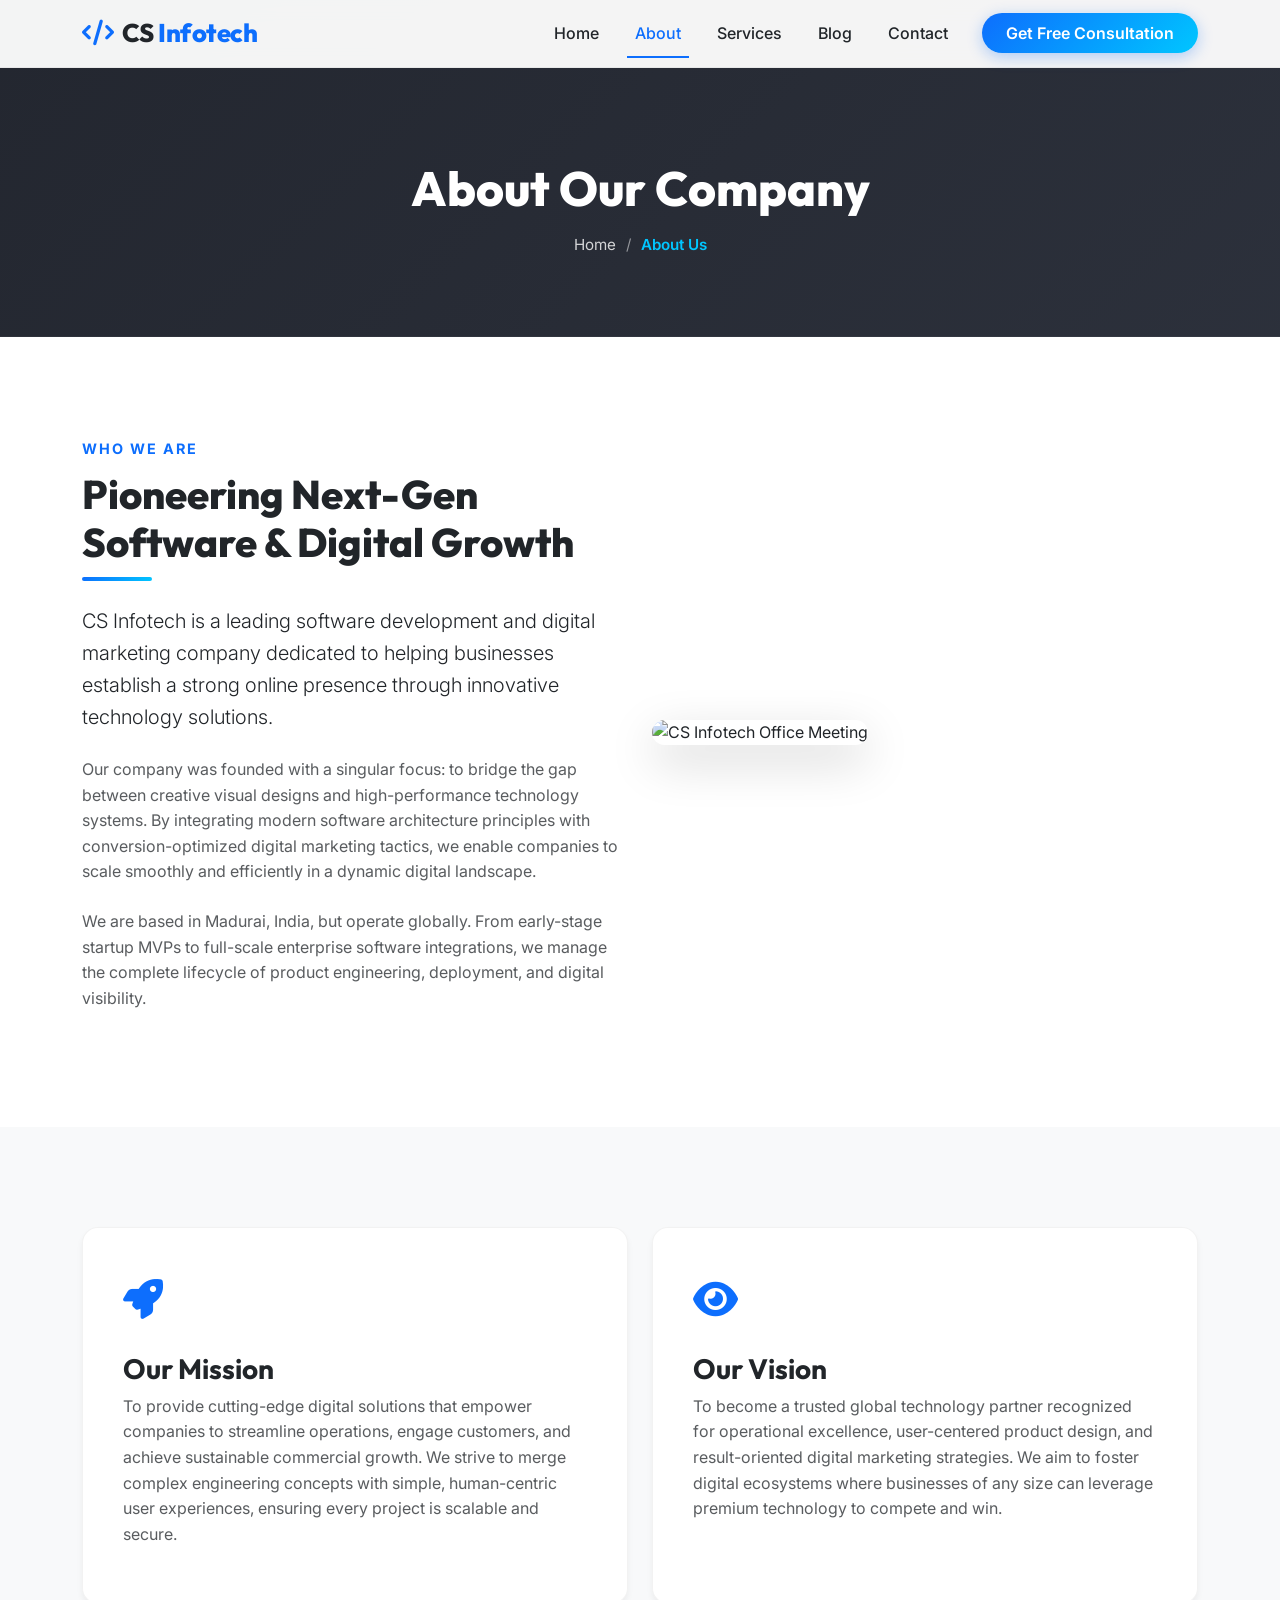
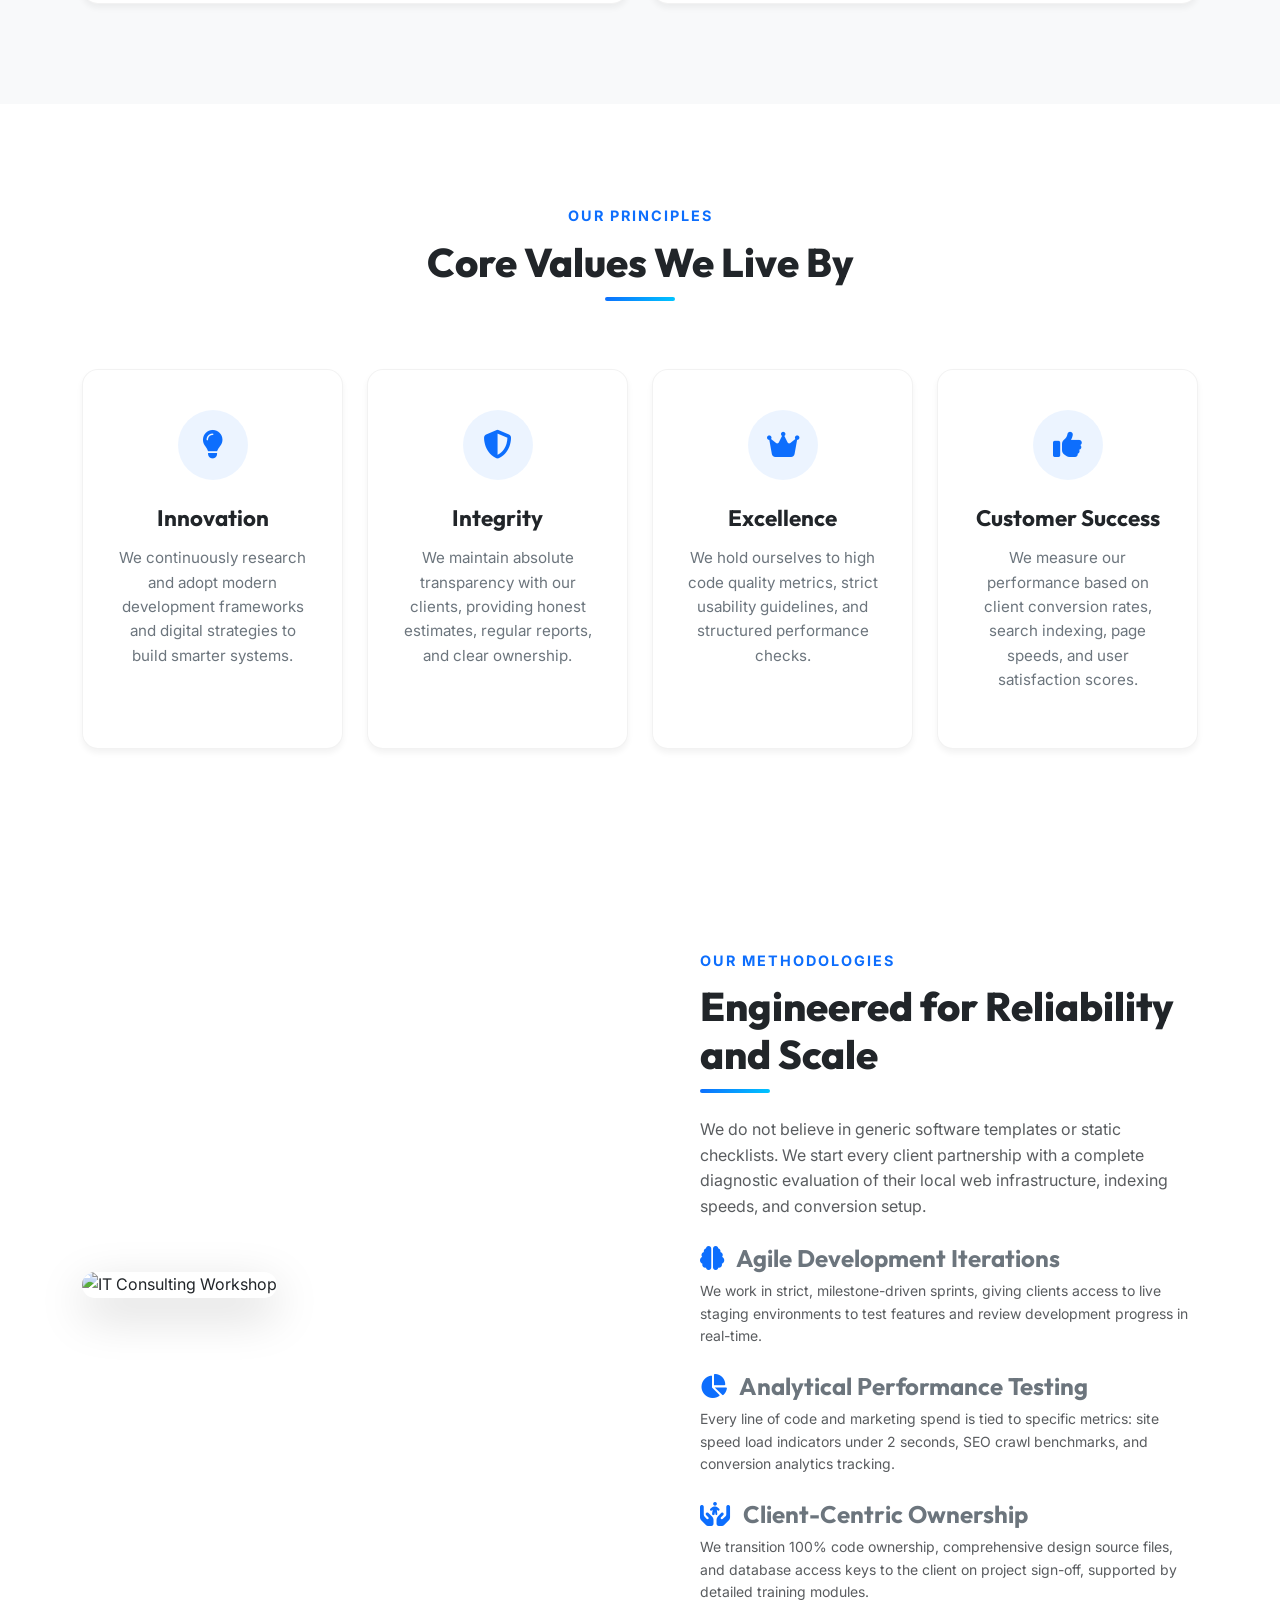
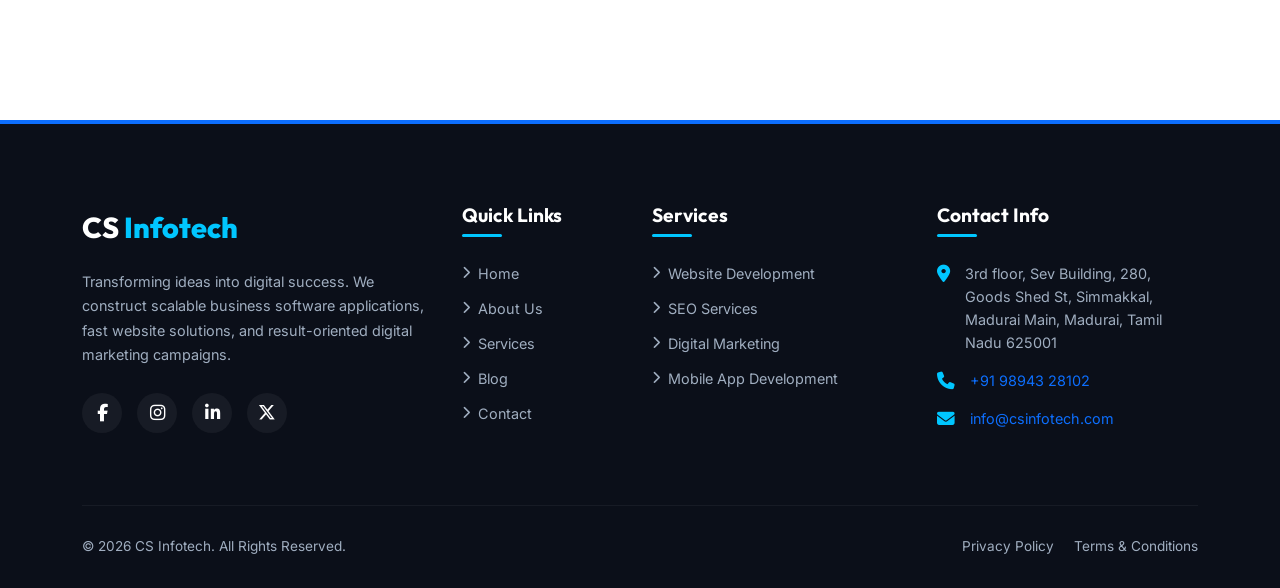
==== about.html @ 74f3cef3 "first commit" ====
<!DOCTYPE html>
<html lang="en">
<head>
  <meta charset="UTF-8">
  <meta name="viewport" content="width=device-width, initial-scale=1.0">
  <!-- SEO Meta Tags -->
  <title>About Us | CS Infotech</title>
  <meta name="description" content="Learn about CS Infotech's mission, vision, core values, and meet our team of expert developers and digital marketers who drive digital success.">
  <meta name="keywords" content="About CS Infotech, Software Company Team, Mission, Vision, Tech Leadership, Madurai Company">
  <meta name="author" content="CS Infotech">
  
  <!-- Favicon -->
  <link rel="icon" type="image/x-icon" href="https://cdn-icons-png.flaticon.com/512/2010/2010990.png">
  
  <!-- Google Fonts -->
  <link rel="preconnect" href="https://fonts.googleapis.com">
  <link rel="preconnect" href="https://fonts.gstatic.com" crossorigin>
  
  <!-- Bootstrap 5 CSS -->
  <link href="https://cdn.jsdelivr.net/npm/bootstrap@5.3.3/dist/css/bootstrap.min.css" rel="stylesheet" integrity="sha384-QWTKZyjpPEjISv5WaRU9OFeRpok6YctnYmDr5pNlyT2bRjXh0JMhjY6hW+ALEwIH" crossorigin="anonymous">
  
  <!-- Font Awesome Icons -->
  <link rel="stylesheet" href="https://cdnjs.cloudflare.com/ajax/libs/font-awesome/6.6.0/css/all.min.css" crossorigin="anonymous" referrerpolicy="no-referrer" />
  
  <!-- AOS (Animate on Scroll) CSS -->
  <link href="https://unpkg.com/aos@2.3.1/dist/aos.css" rel="stylesheet">
  
  <!-- Custom Styles -->
  <link rel="stylesheet" href="css/style.css">
</head>
<body>

  <!-- ==================== HEADER / NAVBAR ==================== -->
  <header>
    <nav class="navbar navbar-expand-lg fixed-top navbar-custom">
      <div class="container">
        <a class="navbar-brand navbar-brand-custom" href="index.html">
          <i class="fa-solid fa-code text-primary me-2"></i>CS <span>Infotech</span>
        </a>
        <button class="navbar-toggler" type="button" data-bs-toggle="collapse" data-bs-target="#mainNavbar" aria-controls="mainNavbar" aria-expanded="false" aria-label="Toggle navigation">
          <span class="navbar-toggler-icon"></span>
        </button>
        <div class="collapse navbar-collapse" id="mainNavbar">
          <ul class="navbar-nav ms-auto mb-2 mb-lg-0 align-items-lg-center">
            <li class="nav-item">
              <a class="nav-link nav-link-custom" href="index.html">Home</a>
            </li>
            <li class="nav-item">
              <a class="nav-link nav-link-custom active" href="about.html">About</a>
            </li>
            <li class="nav-item">
              <a class="nav-link nav-link-custom" href="services.html">Services</a>
            </li>
            <li class="nav-item">
              <a class="nav-link nav-link-custom" href="blog.html">Blog</a>
            </li>
            <li class="nav-item">
              <a class="nav-link nav-link-custom" href="contact.html">Contact</a>
            </li>
            <li class="nav-item ms-lg-3 mt-3 mt-lg-0">
              <a class="btn btn-gradient px-4 py-2" href="https://wa.me/919894328102" target="_blank">Get Free Consultation</a>
            </li>
          </ul>
        </div>
      </div>
    </nav>
  </header>

  <!-- ==================== PAGE HEADER BANNER ==================== -->
  <section class="page-header-banner about-banner">
    <div class="container">
      <div class="row">
        <div class="col-12 text-center">
          <h1 class="page-header-title">About Our Company</h1>
          <ul class="breadcrumb-custom justify-content-center">
            <li><a href="index.html">Home</a></li>
            <li class="active">About Us</li>
          </ul>
        </div>
      </div>
    </div>
  </section>

  <!-- ==================== COMPANY INTRODUCTION ==================== -->
  <section class="section-padding">
    <div class="container">
      <div class="row align-items-center">
        <div class="col-lg-6" data-aos="fade-right">
          <span class="section-subtitle">Who We Are</span>
          <h2 class="section-title text-start mb-4">Pioneering Next-Gen Software & Digital Growth</h2>
          <p class="lead text-dark mb-4">
            CS Infotech is a leading software development and digital marketing company dedicated to helping businesses establish a strong online presence through innovative technology solutions.
          </p>
          <p class="text-muted mb-4">
            Our company was founded with a singular focus: to bridge the gap between creative visual designs and high-performance technology systems. By integrating modern software architecture principles with conversion-optimized digital marketing tactics, we enable companies to scale smoothly and efficiently in a dynamic digital landscape.
          </p>
          <p class="text-muted">
            We are based in Madurai, India, but operate globally. From early-stage startup MVPs to full-scale enterprise software integrations, we manage the complete lifecycle of product engineering, deployment, and digital visibility.
          </p>
        </div>
        <div class="col-lg-6 mt-5 mt-lg-0" data-aos="fade-left">
          <div class="position-relative">
            <img src="https://images.unsplash.com/photo-1531538606174-0f90ff5dce83?q=80&w=800&auto=format&fit=crop" class="img-fluid rounded-4 shadow-lg" alt="CS Infotech Office Meeting">
          </div>
        </div>
      </div>
    </div>
  </section>

  <!-- ==================== MISSION & VISION ==================== -->
  <section class="section-padding bg-light-custom">
    <div class="container">
      <div class="row g-4">
        <!-- Mission -->
        <div class="col-md-6" data-aos="fade-up" data-aos-delay="100">
          <div class="mission-vision-card bg-white">
            <div class="mv-icon">
              <i class="fa-solid fa-rocket"></i>
            </div>
            <h3>Our Mission</h3>
            <p class="text-muted">
              To provide cutting-edge digital solutions that empower companies to streamline operations, engage customers, and achieve sustainable commercial growth. We strive to merge complex engineering concepts with simple, human-centric user experiences, ensuring every project is scalable and secure.
            </p>
          </div>
        </div>
        <!-- Vision -->
        <div class="col-md-6" data-aos="fade-up" data-aos-delay="200">
          <div class="mission-vision-card bg-white">
            <div class="mv-icon">
              <i class="fa-solid fa-eye"></i>
            </div>
            <h3>Our Vision</h3>
            <p class="text-muted">
              To become a trusted global technology partner recognized for operational excellence, user-centered product design, and result-oriented digital marketing strategies. We aim to foster digital ecosystems where businesses of any size can leverage premium technology to compete and win.
            </p>
          </div>
        </div>
      </div>
    </div>
  </section>

  <!-- ==================== CORE VALUES ==================== -->
  <section class="section-padding">
    <div class="container">
      <div class="section-title-container text-center" data-aos="fade-up">
        <span class="section-subtitle">Our Principles</span>
        <h2 class="section-title">Core Values We Live By</h2>
      </div>
      <div class="row g-4">
        <!-- Value 1: Innovation -->
        <div class="col-md-6 col-lg-3" data-aos="fade-up" data-aos-delay="100">
          <div class="card-custom text-center">
            <div class="card-icon-wrapper mx-auto">
              <i class="fa-solid fa-lightbulb"></i>
            </div>
            <h3 class="card-title-custom">Innovation</h3>
            <p class="card-text-custom">
              We continuously research and adopt modern development frameworks and digital strategies to build smarter systems.
            </p>
          </div>
        </div>
        <!-- Value 2: Integrity -->
        <div class="col-md-6 col-lg-3" data-aos="fade-up" data-aos-delay="200">
          <div class="card-custom text-center">
            <div class="card-icon-wrapper mx-auto">
              <i class="fa-solid fa-shield-halved"></i>
            </div>
            <h3 class="card-title-custom">Integrity</h3>
            <p class="card-text-custom">
              We maintain absolute transparency with our clients, providing honest estimates, regular reports, and clear ownership.
            </p>
          </div>
        </div>
        <!-- Value 3: Excellence -->
        <div class="col-md-6 col-lg-3" data-aos="fade-up" data-aos-delay="300">
          <div class="card-custom text-center">
            <div class="card-icon-wrapper mx-auto">
              <i class="fa-solid fa-crown"></i>
            </div>
            <h3 class="card-title-custom">Excellence</h3>
            <p class="card-text-custom">
              We hold ourselves to high code quality metrics, strict usability guidelines, and structured performance checks.
            </p>
          </div>
        </div>
        <!-- Value 4: Customer Success -->
        <div class="col-md-6 col-lg-3" data-aos="fade-up" data-aos-delay="400">
          <div class="card-custom text-center">
            <div class="card-icon-wrapper mx-auto">
              <i class="fa-solid fa-thumbs-up"></i>
            </div>
            <h3 class="card-title-custom">Customer Success</h3>
            <p class="card-text-custom">
              We measure our performance based on client conversion rates, search indexing, page speeds, and user satisfaction scores.
            </p>
          </div>
        </div>
      </div>
    </div>
  </section>

  <!-- ==================== TEAM SECTION 
  <section class="section-padding bg-light-custom">
    <div class="container">
      <div class="section-title-container text-center" data-aos="fade-up">
        <span class="section-subtitle">Our Experts</span>
        <h2 class="section-title">Meet the Leadership Team</h2>
      </div>
      <div class="row g-4">
       
        <div class="col-sm-6 col-lg-3" data-aos="fade-up" data-aos-delay="100">
          <div class="team-card">
            <div class="team-img-wrapper">
              <img src="https://images.unsplash.com/photo-1560250097-0b93528c311a?q=80&w=400&auto=format&fit=crop" alt="CEO CS Infotech">
              <div class="team-overlay">
                <div class="team-social-links">
                  <a href="https://linkedin.com" target="_blank" class="team-social-btn"><i class="fa-brands fa-linkedin-in"></i></a>
                  <a href="https://twitter.com" target="_blank" class="team-social-btn"><i class="fa-brands fa-x-twitter"></i></a>
                  <a href="mailto:ceo@csinfotech.com" class="team-social-btn"><i class="fa-solid fa-envelope"></i></a>
                </div>
              </div>
            </div>
            <div class="team-info">
              <h3 class="team-name">Chandrashekar R.</h3>
              <p class="team-role">CEO & Technical Founder</p>
            </div>
          </div>
        </div>
       
        <div class="col-sm-6 col-lg-3" data-aos="fade-up" data-aos-delay="200">
          <div class="team-card">
            <div class="team-img-wrapper">
              <img src="https://images.unsplash.com/photo-1573496359142-b8d87734a5a2?q=80&w=400&auto=format&fit=crop" alt="Project Manager">
              <div class="team-overlay">
                <div class="team-social-links">
                  <a href="https://linkedin.com" target="_blank" class="team-social-btn"><i class="fa-brands fa-linkedin-in"></i></a>
                  <a href="https://twitter.com" target="_blank" class="team-social-btn"><i class="fa-brands fa-x-twitter"></i></a>
                  <a href="mailto:pm@csinfotech.com" class="team-social-btn"><i class="fa-solid fa-envelope"></i></a>
                </div>
              </div>
            </div>
            <div class="team-info">
              <h3 class="team-name">Priyanka Sen</h3>
              <p class="team-role">Senior Project Manager</p>
            </div>
          </div>
        </div>
     
        <div class="col-sm-6 col-lg-3" data-aos="fade-up" data-aos-delay="300">
          <div class="team-card">
            <div class="team-img-wrapper">
              <img src="https://images.unsplash.com/photo-1519085360753-af0119f7cbe7?q=80&w=400&auto=format&fit=crop" alt="Lead Developer">
              <div class="team-overlay">
                <div class="team-social-links">
                  <a href="https://linkedin.com" target="_blank" class="team-social-btn"><i class="fa-brands fa-linkedin-in"></i></a>
                  <a href="https://github.com" target="_blank" class="team-social-btn"><i class="fa-brands fa-github"></i></a>
                  <a href="mailto:dev@csinfotech.com" class="team-social-btn"><i class="fa-solid fa-envelope"></i></a>
                </div>
              </div>
            </div>
            <div class="team-info">
              <h3 class="team-name">Vikram Aditya</h3>
              <p class="team-role">Lead Full-Stack Developer</p>
            </div>
          </div>
        </div>
      
        <div class="col-sm-6 col-lg-3" data-aos="fade-up" data-aos-delay="400">
          <div class="team-card">
            <div class="team-img-wrapper">
              <img src="https://images.unsplash.com/photo-1580489944761-15a19d654956?q=80&w=400&auto=format&fit=crop" alt="Marketing Specialist">
              <div class="team-overlay">
                <div class="team-social-links">
                  <a href="https://linkedin.com" target="_blank" class="team-social-btn"><i class="fa-brands fa-linkedin-in"></i></a>
                  <a href="https://instagram.com" target="_blank" class="team-social-btn"><i class="fa-brands fa-instagram"></i></a>
                  <a href="mailto:marketing@csinfotech.com" class="team-social-btn"><i class="fa-solid fa-envelope"></i></a>
                </div>
              </div>
            </div>
            <div class="team-info">
              <h3 class="team-name">Anjali Sharma</h3>
              <p class="team-role">Digital Marketing Specialist</p>
            </div>
          </div>
        </div>
      </div>
    </div>
  </section>  ---->

  <!-- ==================== WHY CS INFOTECH DETAILED ==================== -->
  <section class="section-padding">
    <div class="container">
      <div class="row align-items-center">
        <div class="col-lg-6" data-aos="fade-right">
          <div class="position-relative">
            <img src="https://images.unsplash.com/photo-1516321318423-f06f85e504b3?q=80&w=800&auto=format&fit=crop" class="img-fluid rounded-4 shadow-lg" alt="IT Consulting Workshop">
          </div>
        </div>
        <div class="col-lg-6 mt-5 mt-lg-0" data-aos="fade-left">
          <div class="ps-lg-5">
            <span class="section-subtitle">Our Methodologies</span>
            <h2 class="section-title text-start mb-4">Engineered for Reliability and Scale</h2>
            <p class="text-muted mb-4">
              We do not believe in generic software templates or static checklists. We start every client partnership with a complete diagnostic evaluation of their local web infrastructure, indexing speeds, and conversion setup.
            </p>
            <div class="mb-4">
              <h4 class="fw-bold text-secondary mb-2"><i class="fa-solid fa-brain text-primary me-2"></i> Agile Development Iterations</h4>
              <p class="text-muted small">
                We work in strict, milestone-driven sprints, giving clients access to live staging environments to test features and review development progress in real-time.
              </p>
            </div>
            <div class="mb-4">
              <h4 class="fw-bold text-secondary mb-2"><i class="fa-solid fa-chart-pie text-primary me-2"></i> Analytical Performance Testing</h4>
              <p class="text-muted small">
                Every line of code and marketing spend is tied to specific metrics: site speed load indicators under 2 seconds, SEO crawl benchmarks, and conversion analytics tracking.
              </p>
            </div>
            <div>
              <h4 class="fw-bold text-secondary mb-2"><i class="fa-solid fa-hands-holding-child text-primary me-2"></i> Client-Centric Ownership</h4>
              <p class="text-muted small">
                We transition 100% code ownership, comprehensive design source files, and database access keys to the client on project sign-off, supported by detailed training modules.
              </p>
            </div>
          </div>
        </div>
      </div>
    </div>
  </section>

  <!-- ==================== FOOTER ==================== -->
  <footer class="footer-section">
    <div class="container">
      <div class="row g-4">
        <!-- Footer Column 1: Info -->
        <div class="col-lg-4 col-md-6">
          <a class="footer-brand" href="index.html">CS <span>Infotech</span></a>
          <p class="footer-desc">
            Transforming ideas into digital success. We construct scalable business software applications, fast website solutions, and result-oriented digital marketing campaigns.
          </p>
          <div class="footer-social-links">
            <a href="https://facebook.com" class="footer-social-btn" target="_blank" aria-label="Facebook"><i class="fa-brands fa-facebook-f"></i></a>
            <a href="https://instagram.com" class="footer-social-btn" target="_blank" aria-label="Instagram"><i class="fa-brands fa-instagram"></i></a>
            <a href="https://linkedin.com" class="footer-social-btn" target="_blank" aria-label="LinkedIn"><i class="fa-brands fa-linkedin-in"></i></a>
            <a href="https://twitter.com" class="footer-social-btn" target="_blank" aria-label="Twitter"><i class="fa-brands fa-x-twitter"></i></a>
          </div>
        </div>
        <!-- Footer Column 2: Quick Links -->
        <div class="col-lg-2 col-md-6">
          <h4 class="footer-title">Quick Links</h4>
          <ul class="footer-links-list">
            <li><a href="index.html"><i class="fa-solid fa-chevron-right"></i> Home</a></li>
            <li><a href="about.html"><i class="fa-solid fa-chevron-right"></i> About Us</a></li>
            <li><a href="services.html"><i class="fa-solid fa-chevron-right"></i> Services</a></li>
            <li><a href="blog.html"><i class="fa-solid fa-chevron-right"></i> Blog</a></li>
            <li><a href="contact.html"><i class="fa-solid fa-chevron-right"></i> Contact</a></li>
          </ul>
        </div>
        <!-- Footer Column 3: Services -->
        <div class="col-lg-3 col-md-6">
          <h4 class="footer-title">Services</h4>
          <ul class="footer-links-list">
            <li><a href="services.html"><i class="fa-solid fa-chevron-right"></i> Website Development</a></li>
            <li><a href="services.html"><i class="fa-solid fa-chevron-right"></i> SEO Services</a></li>
            <li><a href="services.html"><i class="fa-solid fa-chevron-right"></i> Digital Marketing</a></li>
            <li><a href="services.html"><i class="fa-solid fa-chevron-right"></i> Mobile App Development</a></li>
          </ul>
        </div>
        <!-- Footer Column 4: Contact info -->
        <div class="col-lg-3 col-md-6">
          <h4 class="footer-title">Contact Info</h4>
          <ul class="footer-contact-info">
            <li>
              <i class="fa-solid fa-location-dot"></i>
              <span>3rd floor, Sev Building, 280, Goods Shed St, Simmakkal, Madurai Main, Madurai, Tamil Nadu 625001</span>
            </li>
            <li>
              <i class="fa-solid fa-phone"></i>
              <span><a href="tel:+919894328102">+91 98943 28102</a></span>
            </li>
            <li>
              <i class="fa-solid fa-envelope"></i>
              <span><a href="mailto:info@csinfotech.com">info@csinfotech.com</a></span>
            </li>
          </ul>
        </div>
      </div>
      <!-- Footer Copyright and bottom info -->
      <div class="footer-bottom">
        <div class="row align-items-center">
          <div class="col-md-6 text-center text-md-start">
            <p class="mb-0">&copy; 2026 CS Infotech. All Rights Reserved.</p>
          </div>
          <div class="col-md-6 text-center text-md-end">
            <div class="footer-bottom-links">
              <a href="#">Privacy Policy</a>
              <a href="#">Terms & Conditions</a>
            </div>
          </div>
        </div>
      </div>
    </div>
  </footer>

  <!-- ==================== BACK TO TOP BUTTON ==================== -->
  <button class="back-to-top" id="backToTop" aria-label="Back to top">
    <i class="fa-solid fa-arrow-up"></i>
  </button>

  <!-- ==================== JAVASCRIPT LIBRARIES ==================== -->
  <!-- Bootstrap 5 JS Bundle -->
  <script src="https://cdn.jsdelivr.net/npm/bootstrap@5.3.3/dist/js/bootstrap.bundle.min.js" integrity="sha384-YvpcrYf0tY3lHB60NNkmXc5s9fDVZLESaAA55NDzOxhy9GkcIdslK1eN7N6jIeHz" crossorigin="anonymous"></script>
  
  <!-- AOS Animation Library JS -->
  <script src="https://unpkg.com/aos@2.3.1/dist/aos.js"></script>
  
  <!-- Main Script -->
  <script src="js/script.js"></script>
</body>
</html>
---- css/style.css ----
@import url('https://fonts.googleapis.com/css2?family=Inter:wght@300;400;500;600;700&family=Outfit:wght@300;400;500;600;700;800&display=swap');


:root {
  --primary-color: #0D6EFD;
  --secondary-color: #212529;
  --accent-color: #00C6FF;
  --dark-bg: #0B0F19;
  --card-bg-light: #FFFFFF;
  --card-bg-dark: #151A26;
  --text-dark: #212529;
  --text-light: #F8F9FA;
  --text-muted: #6C757D;
  --font-headings: 'Outfit', sans-serif;
  --font-body: 'Inter', sans-serif;
  --transition-smooth: all 0.3s cubic-bezier(0.25, 0.8, 0.25, 1);
  --gradient-primary: linear-gradient(135deg, #0D6EFD 0%, #00C6FF 100%);
  --gradient-overlay: linear-gradient(135deg, rgba(13, 110, 253, 0.9) 0%, rgba(0, 198, 255, 0.9) 100%);
  --shadow-sm: 0 4px 6px rgba(0, 0, 0, 0.05);
  --shadow-md: 0 10px 20px rgba(0, 0, 0, 0.08);
  --shadow-lg: 0 20px 40px rgba(13, 110, 253, 0.12);
  --border-radius-custom: 16px;
}


html {
  scroll-behavior: smooth;
}

body {
  font-family: var(--font-body);
  color: var(--text-dark);
  background-color: #FFFFFF;
  overflow-x: hidden;
  line-height: 1.6;
}

h1,
h2,
h3,
h4,
h5,
h6 {
  font-family: var(--font-headings);
  font-weight: 700;
  color: var(--secondary-color);
}

a {
  text-decoration: none;
  transition: var(--transition-smooth);
}

/* --- Selection Color --- */
::selection {
  background-color: var(--accent-color);
  color: #FFFFFF;
}

/* --- Custom Scrollbar --- */
::-webkit-scrollbar {
  width: 10px;
}

::-webkit-scrollbar-track {
  background: #F1F1F1;
}

::-webkit-scrollbar-thumb {
  background: var(--primary-color);
  border-radius: 5px;
}

::-webkit-scrollbar-thumb:hover {
  background: var(--accent-color);
}

/* --- Navigation & Header --- */
.navbar-custom {
  background-color: rgba(255, 255, 255, 0.95);
  backdrop-filter: blur(10px);
  -webkit-backdrop-filter: blur(10px);
  transition: var(--transition-smooth);
  border-bottom: 1px solid rgba(0, 0, 0, 0.05);
}

.navbar-custom.navbar-scrolled {
  background-color: rgba(255, 255, 255, 0.98);
  box-shadow: var(--shadow-md);
  padding-top: 10px;
  padding-bottom: 10px;
}

.navbar-brand-custom {
  font-family: var(--font-headings);
  font-weight: 800;
  font-size: 1.6rem;
  color: var(--secondary-color) !important;
  letter-spacing: -0.5px;
}

.navbar-brand-custom span {
  color: var(--primary-color);
}

.nav-link-custom {
  font-weight: 500;
  color: var(--secondary-color) !important;
  margin: 0 10px;
  position: relative;
  transition: var(--transition-smooth);
}

.nav-link-custom::after {
  content: '';
  position: absolute;
  bottom: -4px;
  left: 0;
  width: 0;
  height: 2px;
  background-color: var(--primary-color);
  transition: var(--transition-smooth);
}

.nav-link-custom:hover::after,
.nav-link-custom.active::after {
  width: 100%;
}

.nav-link-custom:hover,
.nav-link-custom.active {
  color: var(--primary-color) !important;
}

/* --- Custom Buttons --- */
.btn-gradient {
  background: var(--gradient-primary);
  color: #FFFFFF !important;
  font-weight: 600;
  padding: 12px 30px;
  border-radius: 30px;
  border: none;
  box-shadow: 0 4px 15px rgba(13, 110, 253, 0.3);
  transition: var(--transition-smooth);
}

.btn-gradient:hover {
  transform: translateY(-3px);
  box-shadow: 0 8px 25px rgba(13, 110, 253, 0.5);
  color: #FFFFFF;
}

.btn-outline-custom {
  border: 2px solid var(--primary-color);
  color: var(--primary-color);
  font-weight: 600;
  padding: 10px 28px;
  border-radius: 30px;
  background-color: transparent;
  transition: var(--transition-smooth);
}

.btn-outline-custom:hover {
  background-color: var(--primary-color);
  color: #FFFFFF;
  transform: translateY(-3px);
}

/* --- Section Styling --- */
.section-padding {
  padding: 100px 0;
}

.bg-light-custom {
  background-color: #F8F9FA;
}

.section-title-container {
  margin-bottom: 60px;
}

.section-subtitle {
  color: var(--primary-color);
  text-transform: uppercase;
  font-weight: 700;
  letter-spacing: 2px;
  font-size: 0.9rem;
  margin-bottom: 10px;
  display: block;
}

.section-title {
  font-size: 2.5rem;
  font-weight: 800;
  position: relative;
  display: inline-block;
  padding-bottom: 15px;
}

.section-title::after {
  content: '';
  position: absolute;
  bottom: 0;
  left: 50%;
  transform: translateX(-50%);
  width: 70px;
  height: 4px;
  background: var(--gradient-primary);
  border-radius: 2px;
}

.section-title.text-start::after {
  left: 0;
  transform: none;
}

/* --- Hero Section --- */
.hero-section {
  position: relative;
  background-color: #FFFFFF;
  padding: 180px 0 120px 0;
  overflow: hidden;
  z-index: 1;
}

.hero-content-col {
  position: relative;
}

@media (min-width: 992px) {
  .hero-content-col {
    margin-top: -50px;
  }
}

.hero-bg-shapes {
  position: absolute;
  top: 0;
  left: 0;
  width: 100%;
  height: 100%;
  z-index: -1;
  pointer-events: none;
}

.shape-1 {
  position: absolute;
  top: -10%;
  right: -10%;
  width: 500px;
  height: 500px;
  border-radius: 50%;
  background: radial-gradient(circle, rgba(0, 198, 255, 0.15) 0%, rgba(255, 255, 255, 0) 70%);
  filter: blur(50px);
  animation: floatShape 8s ease-in-out infinite alternate;
}

.shape-2 {
  position: absolute;
  bottom: -10%;
  left: -10%;
  width: 600px;
  height: 600px;
  border-radius: 50%;
  background: radial-gradient(circle, rgba(13, 110, 253, 0.1) 0%, rgba(255, 255, 255, 0) 70%);
  filter: blur(60px);
  animation: floatShape 12s ease-in-out infinite alternate-reverse;
}

@keyframes floatShape {
  0% {
    transform: translateY(0px) scale(1);
  }

  100% {
    transform: translateY(40px) scale(1.1);
  }
}

.hero-title {
  font-size: 3.8rem;
  font-weight: 800;
  line-height: 1.2;
  margin-bottom: 25px;
}

.text-gradient {
  background: var(--gradient-primary);
  -webkit-background-clip: text;
  -webkit-text-fill-color: transparent;
}

.hero-desc {
  font-size: 1.2rem;
  color: var(--text-muted);
  margin-bottom: 40px;
  max-width: 550px;
}

.hero-img-container {
  position: relative;
  z-index: 2;
}

.hero-img-backdrop {
  position: absolute;
  top: 10%;
  left: 10%;
  width: 90%;
  height: 90%;
  background: var(--gradient-primary);
  border-radius: var(--border-radius-custom);
  z-index: -1;
  opacity: 0.15;
  transform: rotate(3deg);
  filter: blur(10px);
}

.hero-svg-img {
  max-width: 100%;
  height: auto;
  filter: drop-shadow(0 15px 30px rgba(13, 110, 253, 0.15));
  animation: floatImage 4s ease-in-out infinite;
}

@keyframes floatImage {
  0% {
    transform: translateY(0px);
  }

  50% {
    transform: translateY(-15px);
  }

  100% {
    transform: translateY(0px);
  }
}

/* --- Cards (Global) --- */
.card-custom {
  background-color: var(--card-bg-light);
  border: 1px solid rgba(0, 0, 0, 0.05);
  border-radius: var(--border-radius-custom);
  padding: 40px 30px;
  box-shadow: var(--shadow-sm);
  transition: var(--transition-smooth);
  height: 100%;
  display: flex;
  flex-direction: column;
}

.card-custom:hover {
  transform: translateY(-8px);
  box-shadow: var(--shadow-lg);
  border-color: rgba(13, 110, 253, 0.2);
}

.card-icon-wrapper {
  width: 70px;
  height: 70px;
  border-radius: 50%;
  background: rgba(13, 110, 253, 0.08);
  display: flex;
  align-items: center;
  justify-content: center;
  margin-bottom: 25px;
  color: var(--primary-color);
  font-size: 1.8rem;
  transition: var(--transition-smooth);
}

.card-custom:hover .card-icon-wrapper {
  background: var(--gradient-primary);
  color: #FFFFFF;
  transform: rotate(10deg);
}

.card-title-custom {
  font-size: 1.4rem;
  font-weight: 700;
  margin-bottom: 15px;
}

.card-text-custom {
  color: var(--text-muted);
  font-size: 0.95rem;
  flex-grow: 1;
}

/* --- Why Choose Us Grid --- */
.why-icon-box {
  display: flex;
  align-items: flex-start;
  margin-bottom: 30px;
}

.why-icon {
  width: 50px;
  height: 50px;
  background: rgba(0, 198, 255, 0.1);
  color: var(--accent-color);
  border-radius: 12px;
  display: flex;
  align-items: center;
  justify-content: center;
  font-size: 1.4rem;
  margin-right: 20px;
  flex-shrink: 0;
  transition: var(--transition-smooth);
}

.why-icon-box:hover .why-icon {
  background: var(--gradient-primary);
  color: #FFFFFF;
}

.why-content h4 {
  font-size: 1.2rem;
  font-weight: 700;
  margin-bottom: 5px;
}

.why-content p {
  color: var(--text-muted);
  font-size: 0.9rem;
  margin: 0;
}

/* --- Statistics Section --- */
.stats-section {
  background: var(--gradient-primary);
  color: #FFFFFF;
  position: relative;
  overflow: hidden;
  z-index: 1;
}

.stats-section::before {
  content: '';
  position: absolute;
  top: 0;
  left: 0;
  width: 100%;
  height: 100%;
  background: radial-gradient(circle at 80% 20%, rgba(255, 255, 255, 0.1) 0%, rgba(255, 255, 255, 0) 60%);
  z-index: -1;
}

.stat-box {
  text-align: center;
}

.stat-number {
  font-family: var(--font-headings);
  font-size: 3.5rem;
  font-weight: 800;
  margin-bottom: 10px;
  display: block;
}

.stat-label {
  font-size: 1.1rem;
  font-weight: 500;
  opacity: 0.9;
}

/* --- Testimonials --- */
.testimonial-card {
  background-color: #FFFFFF;
  border-radius: var(--border-radius-custom);
  padding: 40px;
  box-shadow: var(--shadow-sm);
  border: 1px solid rgba(0, 0, 0, 0.05);
  margin: 15px;
}

.client-rating {
  color: #FFC107;
  font-size: 1.1rem;
  margin-bottom: 20px;
}

.testimonial-text {
  font-style: italic;
  color: var(--text-muted);
  font-size: 1rem;
  margin-bottom: 25px;
  line-height: 1.7;
}

.client-info {
  display: flex;
  align-items: center;
}

.client-img {
  width: 60px;
  height: 60px;
  border-radius: 50%;
  object-fit: cover;
  margin-right: 15px;
  border: 3px solid rgba(13, 110, 253, 0.1);
}

.client-name {
  font-size: 1.1rem;
  font-weight: 700;
  margin-bottom: 2px;
}

.client-role {
  font-size: 0.85rem;
  color: var(--primary-color);
  font-weight: 500;
}

/* --- Blog Post Card --- */
.blog-card {
  background-color: #FFFFFF;
  border: 1px solid rgba(0, 0, 0, 0.05);
  border-radius: var(--border-radius-custom);
  overflow: hidden;
  box-shadow: var(--shadow-sm);
  transition: var(--transition-smooth);
  height: 100%;
  display: flex;
  flex-direction: column;
}

.blog-card:hover {
  transform: translateY(-8px);
  box-shadow: var(--shadow-lg);
}

.blog-img-wrapper {
  position: relative;
  overflow: hidden;
  height: 220px;
}

.blog-img-wrapper img {
  width: 100%;
  height: 100%;
  object-fit: cover;
  transition: var(--transition-smooth);
}

.blog-card:hover .blog-img-wrapper img {
  transform: scale(1.1);
}

.blog-badge {
  position: absolute;
  top: 20px;
  left: 20px;
  background: var(--gradient-primary);
  color: #FFFFFF;
  font-size: 0.8rem;
  font-weight: 600;
  padding: 6px 14px;
  border-radius: 30px;
  text-transform: uppercase;
  z-index: 10;
}

.blog-content {
  padding: 30px;
  display: flex;
  flex-direction: column;
  flex-grow: 1;
}

.blog-meta {
  font-size: 0.85rem;
  color: var(--text-muted);
  margin-bottom: 12px;
  display: flex;
  gap: 15px;
}

.blog-meta i {
  color: var(--primary-color);
  margin-right: 5px;
}

.blog-title-custom {
  font-size: 1.25rem;
  font-weight: 700;
  line-height: 1.4;
  margin-bottom: 15px;
}

.blog-title-custom a {
  color: var(--secondary-color);
}

.blog-title-custom a:hover {
  color: var(--primary-color);
}

.blog-excerpt {
  color: var(--text-muted);
  font-size: 0.9rem;
  margin-bottom: 20px;
  flex-grow: 1;
}

.blog-readmore {
  color: var(--primary-color);
  font-weight: 600;
  font-size: 0.9rem;
  display: flex;
  align-items: center;
  gap: 5px;
}

.blog-readmore:hover {
  color: var(--accent-color);
}

.blog-readmore i {
  transition: var(--transition-smooth);
}

.blog-readmore:hover i {
  transform: translateX(5px);
}

/* --- Contact CTA Banner --- */
.cta-banner {
  background: var(--gradient-primary);
  color: #FFFFFF;
  border-radius: var(--border-radius-custom);
  padding: 60px 40px;
  position: relative;
  overflow: hidden;
  z-index: 1;
  box-shadow: var(--shadow-lg);
}

.cta-banner::before {
  content: '';
  position: absolute;
  top: -50%;
  right: -20%;
  width: 400px;
  height: 400px;
  background: radial-gradient(circle, rgba(255, 255, 255, 0.15) 0%, rgba(255, 255, 255, 0) 70%);
  border-radius: 50%;
  z-index: -1;
}

.cta-title {
  font-size: 2.2rem;
  font-weight: 800;
  margin-bottom: 15px;
}

.cta-desc {
  font-size: 1.1rem;
  opacity: 0.9;
  max-width: 600px;
  margin: 0 auto 30px auto;
}

/* --- Footer --- */
.footer-section {
  background-color: var(--dark-bg);
  color: #A0AEC0;
  padding: 80px 0 30px 0;
  border-top: 4px solid var(--primary-color);
}

.footer-brand {
  font-family: var(--font-headings);
  color: #FFFFFF;
  font-weight: 800;
  font-size: 1.8rem;
  margin-bottom: 20px;
  display: inline-block;
}

.footer-brand span {
  color: var(--accent-color);
}

.footer-desc {
  font-size: 0.9rem;
  line-height: 1.7;
  margin-bottom: 25px;
}

.footer-social-links {
  display: flex;
  gap: 15px;
}

.footer-social-btn {
  width: 40px;
  height: 40px;
  border-radius: 50%;
  background-color: rgba(255, 255, 255, 0.05);
  display: flex;
  align-items: center;
  justify-content: center;
  color: #FFFFFF;
  transition: var(--transition-smooth);
  font-size: 1.1rem;
}

.footer-social-btn:hover {
  background: var(--gradient-primary);
  color: #FFFFFF;
  transform: translateY(-3px);
}

.footer-title {
  color: #FFFFFF;
  font-size: 1.2rem;
  font-weight: 700;
  margin-bottom: 25px;
  position: relative;
  padding-bottom: 10px;
}

.footer-title::after {
  content: '';
  position: absolute;
  bottom: 0;
  left: 0;
  width: 40px;
  height: 3px;
  background-color: var(--accent-color);
  border-radius: 2px;
}

.footer-links-list {
  list-style: none;
  padding: 0;
  margin: 0;
}

.footer-links-list li {
  margin-bottom: 12px;
}

.footer-links-list a {
  color: #A0AEC0;
  font-size: 0.9rem;
  display: flex;
  align-items: center;
  gap: 8px;
}

.footer-links-list a:hover {
  color: var(--accent-color);
  padding-left: 5px;
}

.footer-links-list a i {
  font-size: 0.8rem;
}

.footer-contact-info {
  list-style: none;
  padding: 0;
  margin: 0;
}

.footer-contact-info li {
  display: flex;
  align-items: flex-start;
  gap: 15px;
  margin-bottom: 15px;
  font-size: 0.9rem;
}

.footer-contact-info i {
  color: var(--accent-color);
  font-size: 1.1rem;
  margin-top: 3px;
}

.footer-bottom {
  border-top: 1px solid rgba(255, 255, 255, 0.05);
  margin-top: 60px;
  padding-top: 30px;
  font-size: 0.85rem;
}

.footer-bottom-links {
  display: flex;
  justify-content: flex-end;
  gap: 20px;
}

.footer-bottom-links a {
  color: #A0AEC0;
}

.footer-bottom-links a:hover {
  color: var(--accent-color);
}

/* --- Back to Top Button --- */
.back-to-top {
  position: fixed;
  bottom: 30px;
  right: -60px;
  width: 45px;
  height: 45px;
  border-radius: 50%;
  background: var(--gradient-primary);
  color: #FFFFFF;
  border: none;
  display: flex;
  align-items: center;
  justify-content: center;
  font-size: 1.2rem;
  box-shadow: 0 5px 15px rgba(13, 110, 253, 0.3);
  cursor: pointer;
  z-index: 999;
  transition: var(--transition-smooth);
  opacity: 0;
  visibility: hidden;
}

.back-to-top.show {
  right: 30px;
  opacity: 1;
  visibility: visible;
}

.back-to-top:hover {
  transform: translateY(-5px);
  box-shadow: 0 8px 20px rgba(13, 110, 253, 0.5);
  color: #FFFFFF;
}

/* --- Inner Page Banners --- */
.page-header-banner {
  background-size: cover;
  background-position: center;
  padding: 160px 0 80px 0;
  color: #FFFFFF;
  position: relative;
}

.about-banner {
  background: linear-gradient(135deg, rgba(11, 15, 25, 0.9) 0%, rgba(21, 26, 38, 0.9) 100%), url('https://images.unsplash.com/photo-1522071820081-009f0129c71c?q=80&w=1920&auto=format&fit=crop');
  background-size: cover;
  background-position: center;
}

.services-banner {
  background: linear-gradient(135deg, rgba(11, 15, 25, 0.9) 0%, rgba(21, 26, 38, 0.9) 100%), url('https://images.unsplash.com/photo-1460925895917-afdab827c52f?q=80&w=1920&auto=format&fit=crop');
  background-size: cover;
  background-position: center;
}

.blog-banner {
  background: linear-gradient(135deg, rgba(11, 15, 25, 0.9) 0%, rgba(21, 26, 38, 0.9) 100%), url('https://images.unsplash.com/photo-1499750310107-5fef28a66643?q=80&w=1920&auto=format&fit=crop');
  background-size: cover;
  background-position: center;
}

.contact-banner {
  background: linear-gradient(135deg, rgba(11, 15, 25, 0.9) 0%, rgba(21, 26, 38, 0.9) 100%), url('https://images.unsplash.com/photo-1596524430615-b46475ddff6e?q=80&w=1920&auto=format&fit=crop');
  background-size: cover;
  background-position: center;
}

.page-header-title {
  font-size: 3rem;
  font-weight: 800;
  margin-bottom: 15px;
  color: #FFFFFF;
}

.breadcrumb-custom {
  display: flex;
  list-style: none;
  padding: 0;
  margin: 0;
  font-size: 0.95rem;
}

.breadcrumb-custom li {
  display: flex;
  align-items: center;
}

.breadcrumb-custom li::after {
  content: '/';
  margin: 0 10px;
  color: rgba(255, 255, 255, 0.5);
}

.breadcrumb-custom li:last-child::after {
  display: none;
}

.breadcrumb-custom a {
  color: rgba(255, 255, 255, 0.8);
}

.breadcrumb-custom a:hover {
  color: var(--accent-color);
}

.breadcrumb-custom li.active {
  color: var(--accent-color);
  font-weight: 600;
}

/* --- About Page Details --- */
.mission-vision-card {
  border-radius: var(--border-radius-custom);
  padding: 40px;
  height: 100%;
  border: 1px solid rgba(0, 0, 0, 0.05);
  box-shadow: var(--shadow-sm);
  transition: var(--transition-smooth);
}

.mission-vision-card:hover {
  box-shadow: var(--shadow-md);
  border-color: rgba(13, 110, 253, 0.1);
}

.mv-icon {
  font-size: 2.5rem;
  color: var(--primary-color);
  margin-bottom: 20px;
}

/* --- Team Cards --- */
.team-card {
  background-color: #FFFFFF;
  border-radius: var(--border-radius-custom);
  overflow: hidden;
  box-shadow: var(--shadow-sm);
  border: 1px solid rgba(0, 0, 0, 0.05);
  transition: var(--transition-smooth);
}

.team-card:hover {
  transform: translateY(-8px);
  box-shadow: var(--shadow-lg);
}

.team-img-wrapper {
  position: relative;
  overflow: hidden;
  height: 280px;
}

.team-img-wrapper img {
  width: 100%;
  height: 100%;
  object-fit: cover;
  transition: var(--transition-smooth);
}

.team-card:hover .team-img-wrapper img {
  transform: scale(1.05);
}

.team-overlay {
  position: absolute;
  top: 0;
  left: 0;
  width: 100%;
  height: 100%;
  background: var(--gradient-overlay);
  display: flex;
  align-items: center;
  justify-content: center;
  opacity: 0;
  transition: var(--transition-smooth);
}

.team-card:hover .team-overlay {
  opacity: 1;
}

.team-social-links {
  display: flex;
  gap: 12px;
}

.team-social-btn {
  width: 40px;
  height: 40px;
  border-radius: 50%;
  background-color: #FFFFFF;
  color: var(--primary-color);
  display: flex;
  align-items: center;
  justify-content: center;
  transition: var(--transition-smooth);
  font-size: 1.1rem;
}

.team-social-btn:hover {
  transform: scale(1.1);
  background-color: var(--secondary-color);
  color: #FFFFFF;
}

.team-info {
  padding: 25px;
  text-align: center;
}

.team-name {
  font-size: 1.25rem;
  font-weight: 700;
  margin-bottom: 5px;
}

.team-role {
  color: var(--primary-color);
  font-size: 0.9rem;
  font-weight: 500;
}

/* --- Services Detail Page List --- */
.service-features-list {
  list-style: none;
  padding: 0;
  margin: 20px 0 30px 0;
}

.service-features-list li {
  position: relative;
  padding-left: 25px;
  margin-bottom: 10px;
  font-size: 0.9rem;
  color: var(--text-muted);
}

.service-features-list li::before {
  content: '\f00c';
  font-family: 'Font Awesome 6 Free';
  font-weight: 900;
  position: absolute;
  left: 0;
  top: 0;
  color: var(--accent-color);
}

/* --- Blog Page sidebar & styling --- */
.blog-sidebar-widget {
  background-color: #F8F9FA;
  border-radius: var(--border-radius-custom);
  padding: 30px;
  margin-bottom: 30px;
  border: 1px solid rgba(0, 0, 0, 0.05);
}

.widget-title {
  font-size: 1.2rem;
  font-weight: 700;
  margin-bottom: 20px;
  padding-bottom: 10px;
  border-bottom: 2px solid rgba(0, 0, 0, 0.05);
  position: relative;
}

.widget-title::after {
  content: '';
  position: absolute;
  bottom: -2px;
  left: 0;
  width: 40px;
  height: 2px;
  background-color: var(--primary-color);
}

.search-form-control {
  border-radius: 30px;
  padding: 10px 20px;
  border: 1px solid rgba(0, 0, 0, 0.1);
}

.search-form-control:focus {
  box-shadow: 0 0 10px rgba(13, 110, 253, 0.15);
  border-color: var(--primary-color);
}

.blog-categories-list {
  list-style: none;
  padding: 0;
  margin: 0;
}

.blog-categories-list li {
  margin-bottom: 12px;
}

.blog-categories-list a {
  color: var(--text-muted);
  display: flex;
  justify-content: space-between;
  font-size: 0.95rem;
}

.blog-categories-list a:hover {
  color: var(--primary-color);
}

.recent-post-widget-item {
  display: flex;
  gap: 15px;
  margin-bottom: 20px;
}

.recent-post-widget-item img {
  width: 80px;
  height: 80px;
  object-fit: cover;
  border-radius: 8px;
}

.recent-post-widget-title {
  font-size: 0.95rem;
  font-weight: 600;
  line-height: 1.4;
  margin-bottom: 5px;
}

.recent-post-widget-title a {
  color: var(--secondary-color);
}

.recent-post-widget-title a:hover {
  color: var(--primary-color);
}

.recent-post-widget-date {
  font-size: 0.8rem;
  color: var(--text-muted);
}

/* --- Contact Page Specifics --- */
.contact-info-box {
  background-color: #FFFFFF;
  border-radius: var(--border-radius-custom);
  padding: 40px;
  border: 1px solid rgba(0, 0, 0, 0.05);
  box-shadow: var(--shadow-sm);
  height: 100%;
}

.contact-detail-item {
  display: flex;
  align-items: flex-start;
  margin-bottom: 30px;
}

.contact-detail-icon {
  width: 55px;
  height: 55px;
  border-radius: 50%;
  background-color: rgba(13, 110, 253, 0.08);
  color: var(--primary-color);
  font-size: 1.4rem;
  display: flex;
  align-items: center;
  justify-content: center;
  margin-right: 20px;
  flex-shrink: 0;
}

.contact-detail-text h4 {
  font-size: 1.15rem;
  font-weight: 700;
  margin-bottom: 5px;
}

.contact-detail-text p,
.contact-detail-text a {
  color: var(--text-muted);
  font-size: 0.95rem;
  margin: 0;
}

.contact-detail-text a:hover {
  color: var(--primary-color);
}

.contact-form-box {
  background-color: #FFFFFF;
  border-radius: var(--border-radius-custom);
  padding: 50px 40px;
  border: 1px solid rgba(0, 0, 0, 0.05);
  box-shadow: var(--shadow-sm);
}

.form-group-custom {
  margin-bottom: 25px;
}

.form-label-custom {
  font-size: 0.9rem;
  font-weight: 600;
  margin-bottom: 8px;
  color: var(--secondary-color);
}

.form-control-custom {
  border-radius: 10px;
  padding: 12px 18px;
  border: 1px solid rgba(0, 0, 0, 0.1);
  font-size: 0.95rem;
  transition: var(--transition-smooth);
}

.form-control-custom:focus {
  border-color: var(--primary-color);
  box-shadow: 0 0 10px rgba(13, 110, 253, 0.1);
  outline: none;
}

.invalid-feedback-custom {
  color: #DC3545;
  font-size: 0.8rem;
  margin-top: 5px;
  display: none;
}

.form-control-custom.is-invalid {
  border-color: #DC3545;
}

.form-control-custom.is-invalid~.invalid-feedback-custom {
  display: block;
}

.map-container-custom {
  border-radius: var(--border-radius-custom);
  overflow: hidden;
  box-shadow: var(--shadow-sm);
  border: 1px solid rgba(0, 0, 0, 0.05);
  margin-top: 50px;
}

.map-container-custom iframe {
  width: 100%;
  height: 450px;
  border: 0;
  display: block;
}

/* --- Success Alert / Modal Customization --- */
.success-msg-container {
  display: none;
  background-color: #D1E7DD;
  color: #0F5132;
  border: 1px solid #BADBCC;
  padding: 15px;
  border-radius: 8px;
  margin-bottom: 20px;
  font-size: 0.95rem;
  align-items: center;
  gap: 10px;
}

/* --- Responsive Adjustments --- */
@media (max-width: 991px) {
  .hero-section {
    padding: 150px 0 80px 0;
    text-align: center;
  }

  .hero-title {
    font-size: 2.8rem;
  }

  .hero-desc {
    margin-left: auto;
    margin-right: auto;
  }

  .hero-img-container {
    margin-top: 50px;
  }

  .navbar-collapse {
    background-color: #FFFFFF;
    padding: 20px;
    border-radius: 12px;
    box-shadow: var(--shadow-md);
    margin-top: 15px;
  }

  .nav-link-custom {
    margin: 10px 0;
  }

  .nav-link-custom::after {
    display: none;
  }

  .footer-bottom-links {
    justify-content: center;
    margin-top: 15px;
  }

  .section-padding {
    padding: 70px 0;
  }
}

@media (max-width: 767px) {
  .hero-title {
    font-size: 2.2rem;
  }

  .section-title {
    font-size: 2rem;
  }

  .page-header-title {
    font-size: 2.2rem;
  }

  .contact-form-box {
    padding: 30px 20px;
  }
}
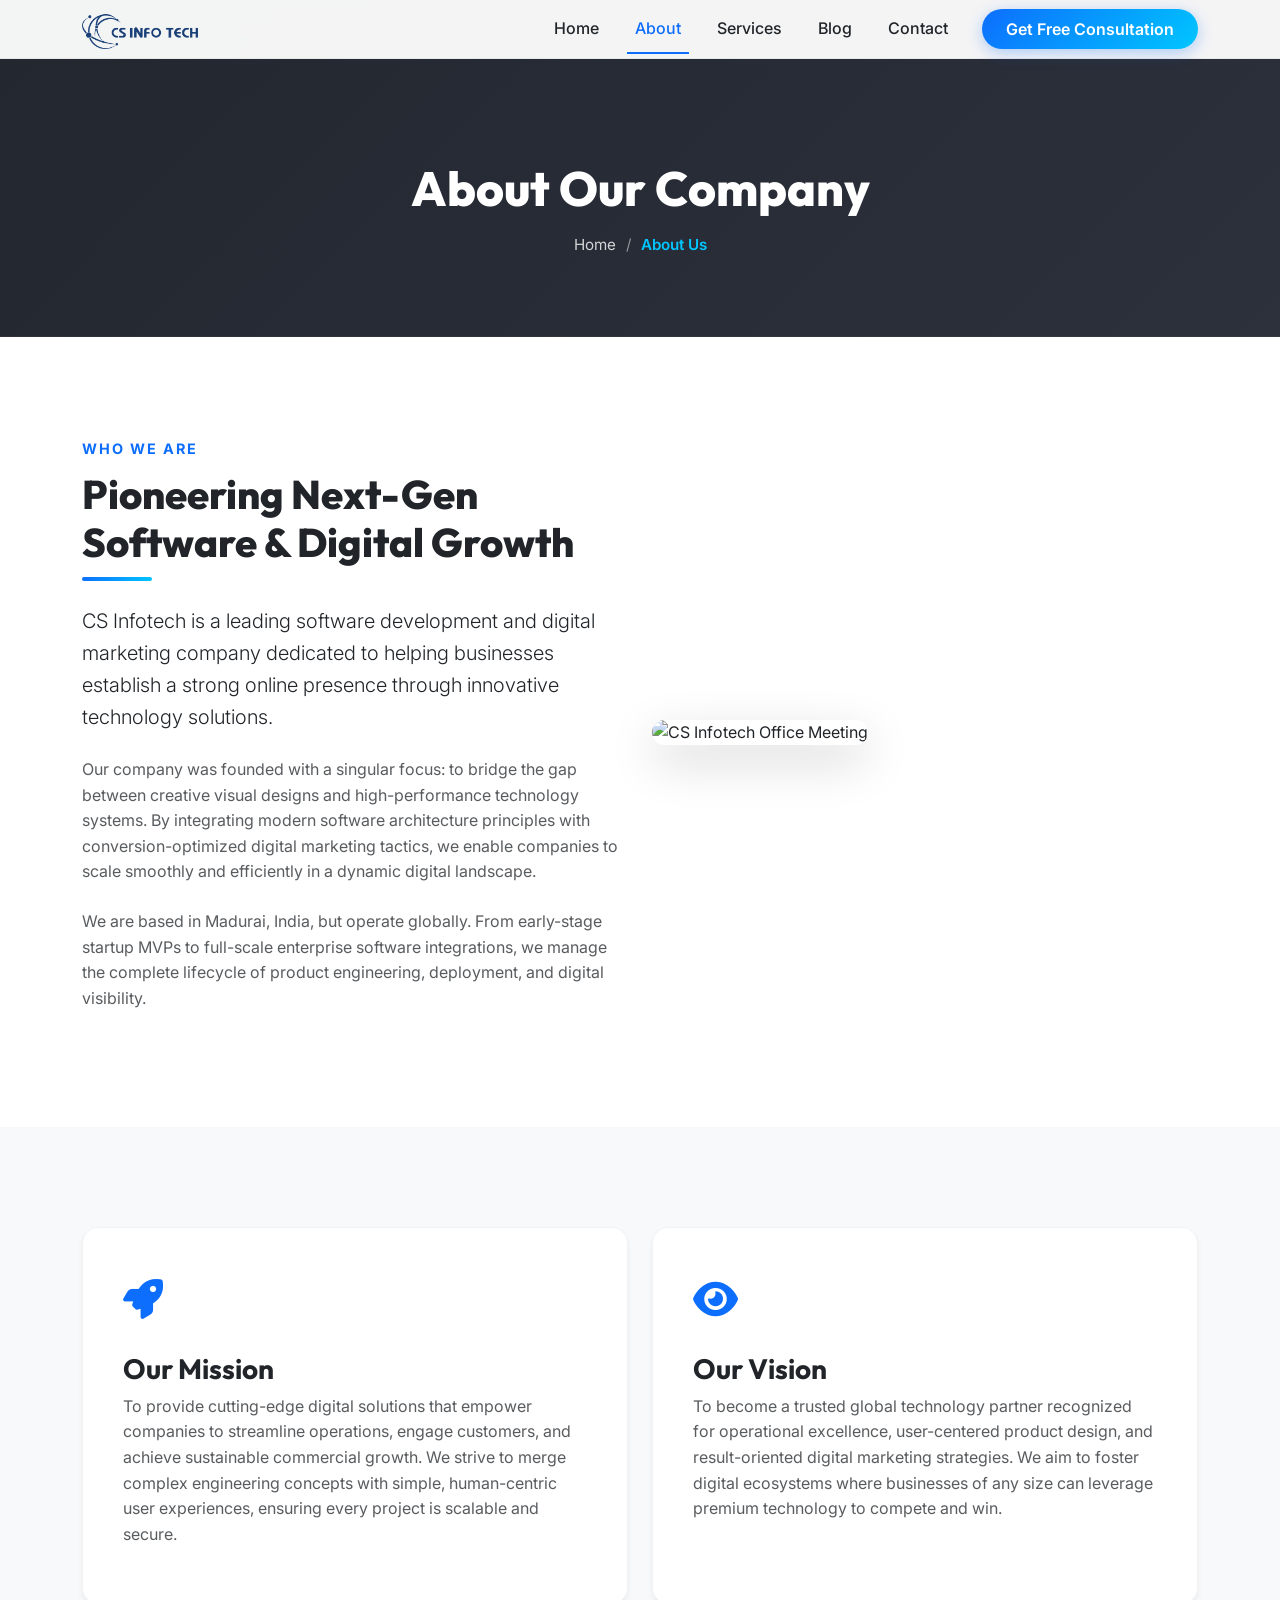
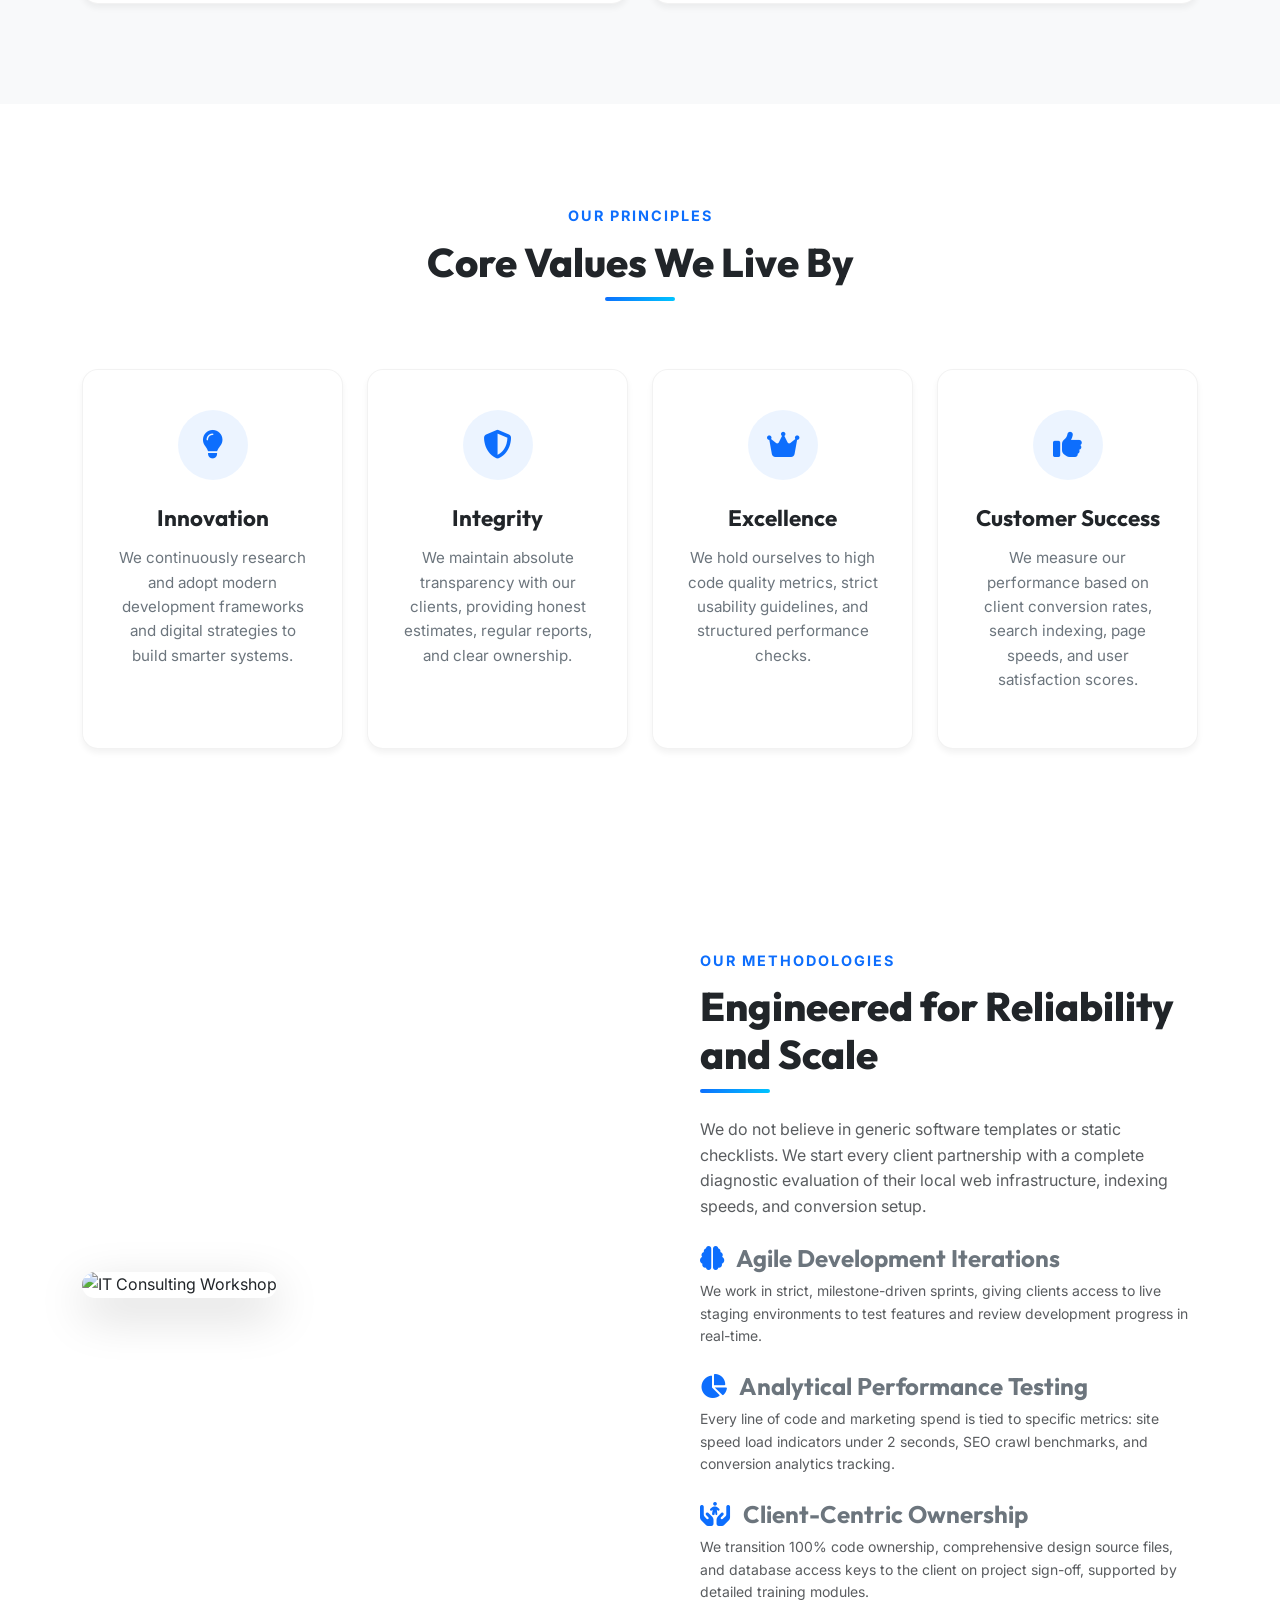
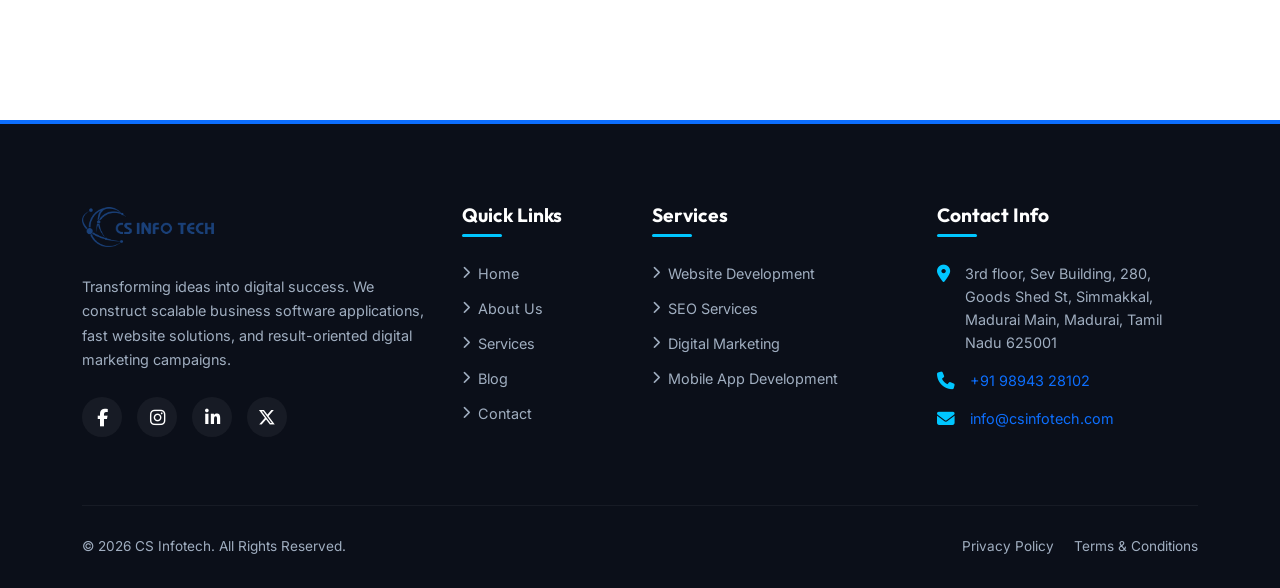
==== commit 576e1ceb: "first" ====
--- a/about.html
+++ b/about.html
@@ -10,7 +10,7 @@
   <meta name="author" content="CS Infotech">
   
   <!-- Favicon -->
-  <link rel="icon" type="image/x-icon" href="https://cdn-icons-png.flaticon.com/512/2010/2010990.png">
+  <link rel="icon" type="image/x-icon" href="./images/cslogo.png">
   
   <!-- Google Fonts -->
   <link rel="preconnect" href="https://fonts.googleapis.com">
@@ -34,8 +34,8 @@
   <header>
     <nav class="navbar navbar-expand-lg fixed-top navbar-custom">
       <div class="container">
-        <a class="navbar-brand navbar-brand-custom" href="index.html">
-          <i class="fa-solid fa-code text-primary me-2"></i>CS <span>Infotech</span>
+        <a class="navbar-brand navbar-brand-custom py-0" href="index.html">
+          <img src="images/cslogo.png" alt="CS Infotech" height="35" class="d-inline-block align-middle">
         </a>
         <button class="navbar-toggler" type="button" data-bs-toggle="collapse" data-bs-target="#mainNavbar" aria-controls="mainNavbar" aria-expanded="false" aria-label="Toggle navigation">
           <span class="navbar-toggler-icon"></span>
@@ -333,7 +333,9 @@
       <div class="row g-4">
         <!-- Footer Column 1: Info -->
         <div class="col-lg-4 col-md-6">
-          <a class="footer-brand" href="index.html">CS <span>Infotech</span></a>
+          <a class="footer-brand py-0" href="index.html">
+            <img src="images/cslogo.png" alt="CS Infotech" height="40" class="d-inline-block align-middle mb-2">
+          </a>
           <p class="footer-desc">
             Transforming ideas into digital success. We construct scalable business software applications, fast website solutions, and result-oriented digital marketing campaigns.
           </p>
